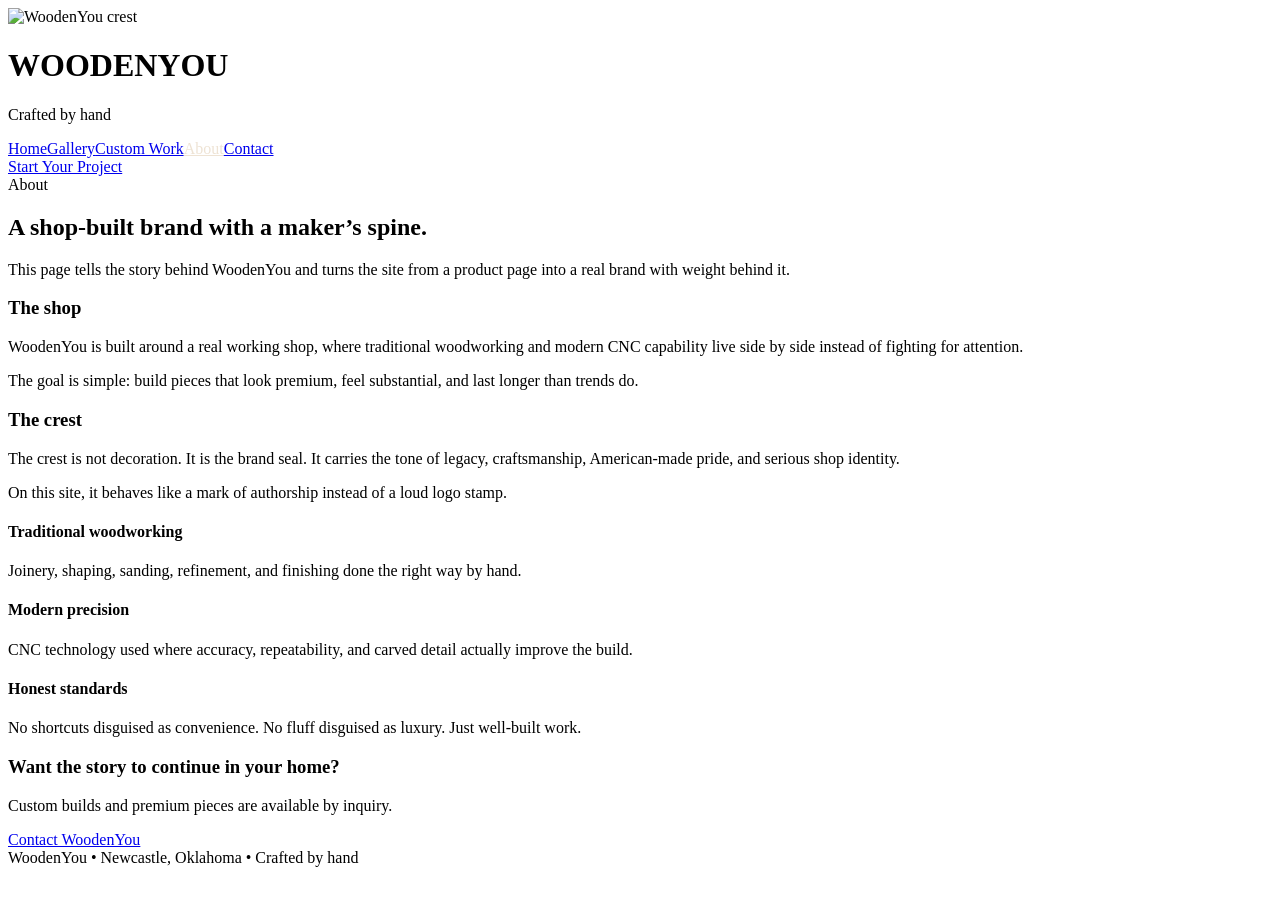
==== about.html @ c20a9154 "Import live WoodenYou site: about page" ====
<!doctype html>
<html lang="en">
<head>
<meta charset="utf-8" />
<meta name="viewport" content="width=device-width, initial-scale=1" />
<title>WoodenYou | About</title>
<meta name="description" content="WoodenYou custom woodworking from Newcastle, Oklahoma." />
<link rel="stylesheet" href="assets/styles.css" />
</head>
<body>
<header>
  <div class="container nav">
    <div class="brand">
      <div class="brand-badge"><img src="assets/crest.jpeg" alt="WoodenYou crest" /></div>
      <div><h1>WOODENYOU</h1><p>Crafted by hand</p></div>
    </div>
    <nav><a href="index.html">Home</a><a href="gallery.html">Gallery</a><a href="custom.html">Custom Work</a><a href="about.html" style="color:#eee3d4">About</a><a href="contact.html">Contact</a></nav>
    <a class="btn" href="contact.html">Start Your Project</a>
  </div>
</header>
<main class="container">
<section class="page-hero"><div class="eyebrow">About</div><h2>A shop-built brand with a maker’s spine.</h2><p>This page tells the story behind WoodenYou and turns the site from a product page into a real brand with weight behind it.</p></section>
<section><div class="cards-2"><div class="card"><h3>The shop</h3><p>WoodenYou is built around a real working shop, where traditional woodworking and modern CNC capability live side by side instead of fighting for attention.</p><p>The goal is simple: build pieces that look premium, feel substantial, and last longer than trends do.</p></div><div class="card"><h3>The crest</h3><p>The crest is not decoration. It is the brand seal. It carries the tone of legacy, craftsmanship, American-made pride, and serious shop identity.</p><p>On this site, it behaves like a mark of authorship instead of a loud logo stamp.</p></div></div></section>
<section><div class="cards-3"><div class="card"><h4>Traditional woodworking</h4><p>Joinery, shaping, sanding, refinement, and finishing done the right way by hand.</p></div><div class="card"><h4>Modern precision</h4><p>CNC technology used where accuracy, repeatability, and carved detail actually improve the build.</p></div><div class="card"><h4>Honest standards</h4><p>No shortcuts disguised as convenience. No fluff disguised as luxury. Just well-built work.</p></div></div></section>
<section><div class="final-cta"><div><h3>Want the story to continue in your home?</h3><p>Custom builds and premium pieces are available by inquiry.</p></div><div><a class="btn" href="contact.html">Contact WoodenYou</a></div></div></section>
</main>
<footer class="container">WoodenYou • Newcastle, Oklahoma • Crafted by hand</footer>
</body>
</html>
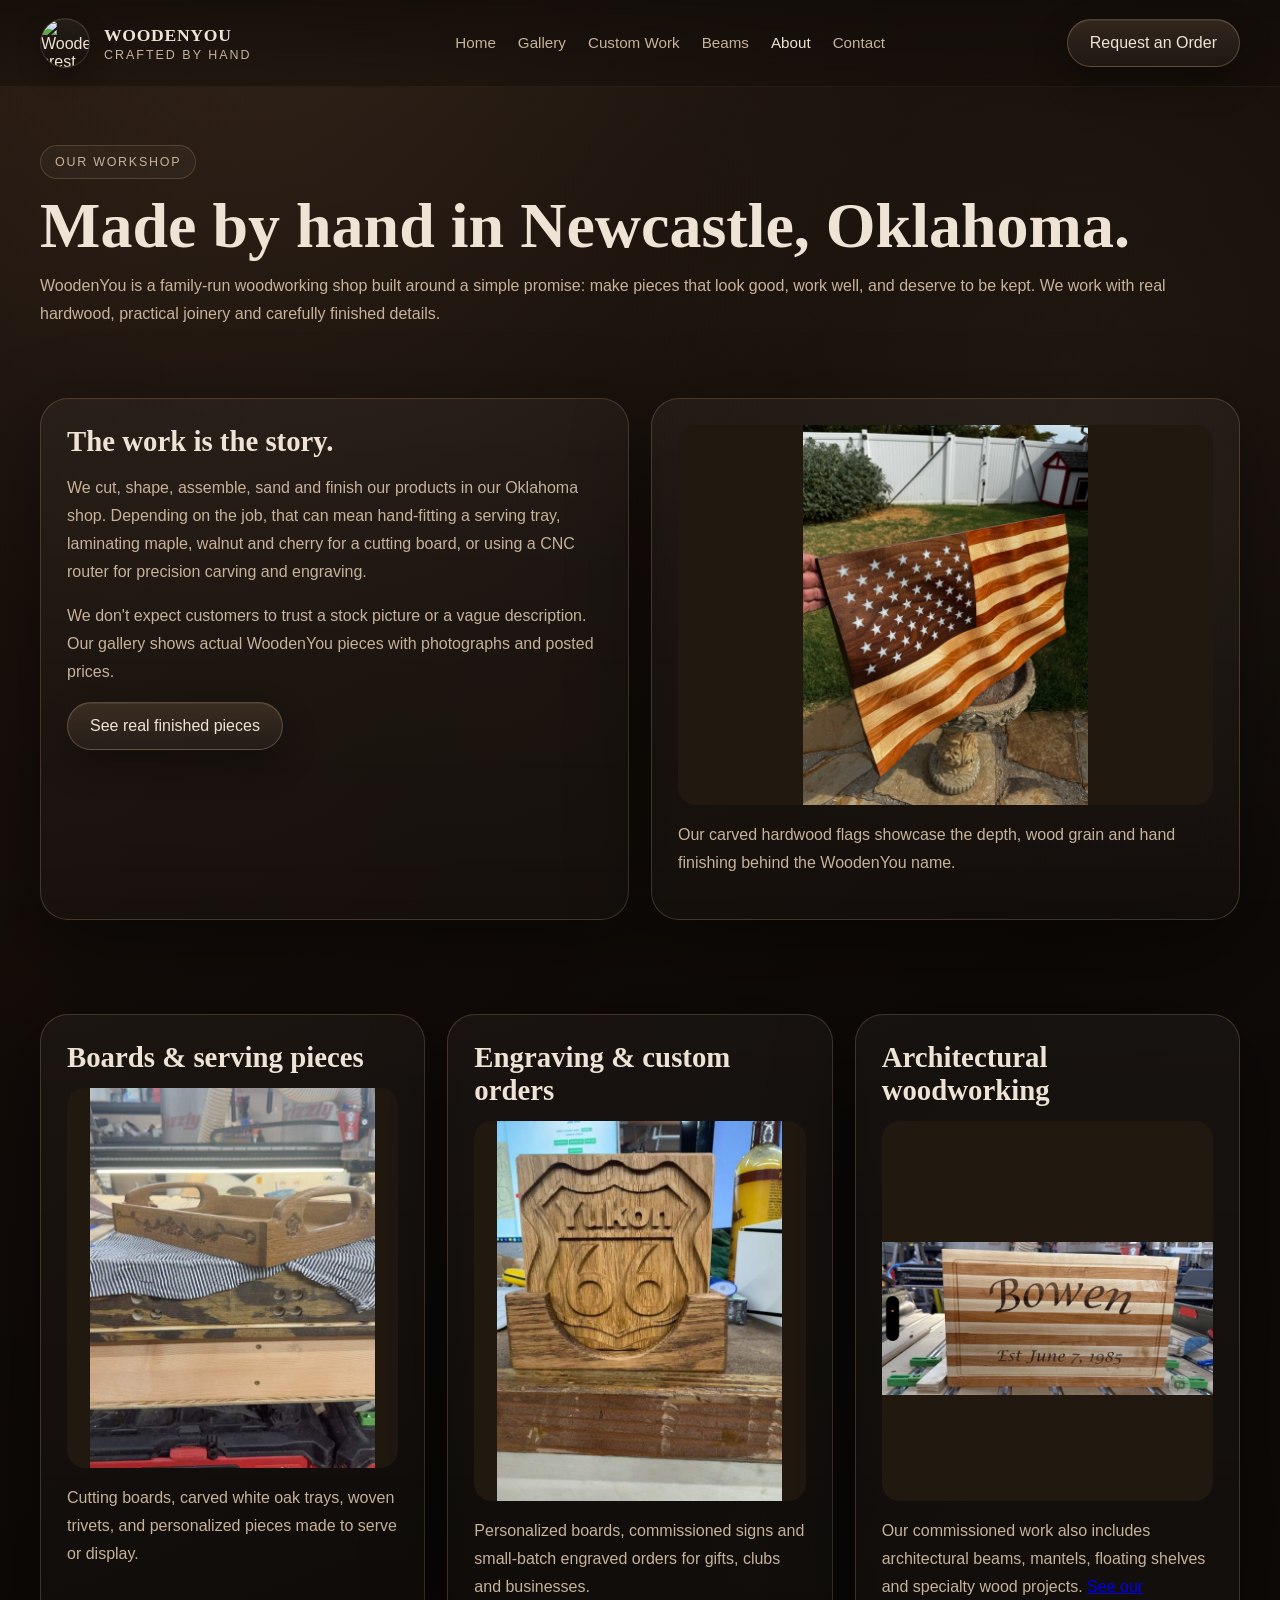
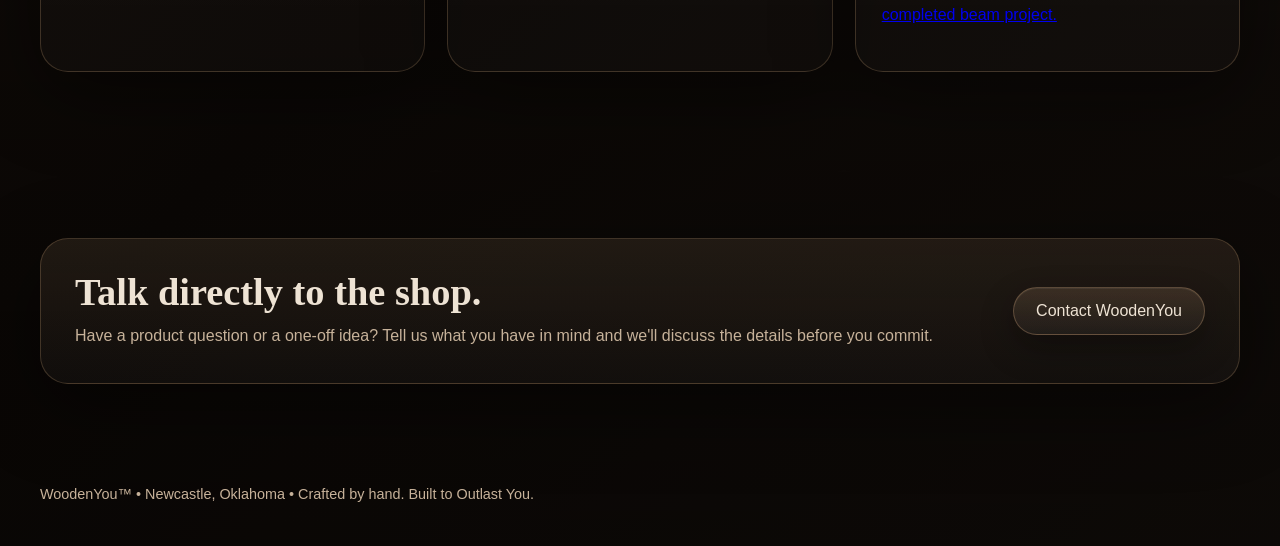
==== commit ce929e6b: "Replace placeholder and generic WoodenYou copy with real shop products and clear ordering" ====
--- a/about.html
+++ b/about.html
@@ -1,29 +1,9 @@
 <!doctype html>
 <html lang="en">
-<head>
-<meta charset="utf-8" />
-<meta name="viewport" content="width=device-width, initial-scale=1" />
-<title>WoodenYou | About</title>
-<meta name="description" content="WoodenYou custom woodworking from Newcastle, Oklahoma." />
-<link rel="stylesheet" href="assets/styles.css" />
-</head>
-<body>
-<header>
-  <div class="container nav">
-    <div class="brand">
-      <div class="brand-badge"><img src="assets/crest.jpeg" alt="WoodenYou crest" /></div>
-      <div><h1>WOODENYOU</h1><p>Crafted by hand</p></div>
-    </div>
-    <nav><a href="index.html">Home</a><a href="gallery.html">Gallery</a><a href="custom.html">Custom Work</a><a href="about.html" style="color:#eee3d4">About</a><a href="contact.html">Contact</a></nav>
-    <a class="btn" href="contact.html">Start Your Project</a>
-  </div>
-</header>
-<main class="container">
-<section class="page-hero"><div class="eyebrow">About</div><h2>A shop-built brand with a maker’s spine.</h2><p>This page tells the story behind WoodenYou and turns the site from a product page into a real brand with weight behind it.</p></section>
-<section><div class="cards-2"><div class="card"><h3>The shop</h3><p>WoodenYou is built around a real working shop, where traditional woodworking and modern CNC capability live side by side instead of fighting for attention.</p><p>The goal is simple: build pieces that look premium, feel substantial, and last longer than trends do.</p></div><div class="card"><h3>The crest</h3><p>The crest is not decoration. It is the brand seal. It carries the tone of legacy, craftsmanship, American-made pride, and serious shop identity.</p><p>On this site, it behaves like a mark of authorship instead of a loud logo stamp.</p></div></div></section>
-<section><div class="cards-3"><div class="card"><h4>Traditional woodworking</h4><p>Joinery, shaping, sanding, refinement, and finishing done the right way by hand.</p></div><div class="card"><h4>Modern precision</h4><p>CNC technology used where accuracy, repeatability, and carved detail actually improve the build.</p></div><div class="card"><h4>Honest standards</h4><p>No shortcuts disguised as convenience. No fluff disguised as luxury. Just well-built work.</p></div></div></section>
-<section><div class="final-cta"><div><h3>Want the story to continue in your home?</h3><p>Custom builds and premium pieces are available by inquiry.</p></div><div><a class="btn" href="contact.html">Contact WoodenYou</a></div></div></section>
-</main>
-<footer class="container">WoodenYou • Newcastle, Oklahoma • Crafted by hand</footer>
-</body>
-</html>+<head><meta charset="utf-8" /><meta name="viewport" content="width=device-width, initial-scale=1" />
+<title>About WoodenYou | The Newcastle, Oklahoma Woodshop</title><meta name="description" content="Meet WoodenYou, a family-run Oklahoma woodshop crafting solid-hardwood boards, serving pieces, signs, and custom architectural woodworking with traditional methods and CNC precision." />
+<link rel="stylesheet" href="assets/styles.css" /></head><body><header><div class="container nav"><div class="brand"><div class="brand-badge"><img src="assets/crest.jpeg" alt="WoodenYou crest" /></div><div><h1>WOODENYOU</h1><p>Crafted by hand</p></div></div><nav><a href="index.html">Home</a><a href="gallery.html">Gallery</a><a href="custom.html">Custom Work</a><a href="beams.html">Beams</a><a href="about.html" aria-current="page" style="color:#eee3d4">About</a><a href="contact.html">Contact</a></nav><a class="btn" href="contact.html#project-form">Request an Order</a></div></header>
+<main class="container"><section class="page-hero"><div class="eyebrow">Our workshop</div><h2>Made by hand in Newcastle, Oklahoma.</h2><p>WoodenYou is a family-run woodworking shop built around a simple promise: make pieces that look good, work well, and deserve to be kept. We work with real hardwood, practical joinery and carefully finished details.</p></section>
+<section><div class="cards-2"><div class="card"><h3>The work is the story.</h3><p>We cut, shape, assemble, sand and finish our products in our Oklahoma shop. Depending on the job, that can mean hand-fitting a serving tray, laminating maple, walnut and cherry for a cutting board, or using a CNC router for precision carving and engraving.</p><p>We don't expect customers to trust a stock picture or a vague description. Our gallery shows actual WoodenYou pieces with photographs and posted prices.</p><a class="btn" href="gallery.html">See real finished pieces</a></div><div class="card"><img class="product-photo" style="border-radius:18px;object-fit:contain;background:#211810" src="assets/products/legacy-wavy-flag-finished-outdoor.jpg" loading="lazy" alt="Actual WoodenYou sculpted hardwood American flag photographed outdoors" /><p>Our carved hardwood flags showcase the depth, wood grain and hand finishing behind the WoodenYou name.</p></div></div></section>
+<section><div class="cards-3"><div class="card"><h3>Boards &amp; serving pieces</h3><img class="product-photo" style="border-radius:18px;object-fit:contain;background:#211810" src="assets/products/white-oak-tray.jpg" loading="lazy" alt="White oak tray made by WoodenYou" /><p>Cutting boards, carved white oak trays, woven trivets, and personalized pieces made to serve or display.</p></div><div class="card"><h3>Engraving &amp; custom orders</h3><img class="product-photo" style="border-radius:18px;object-fit:contain;background:#211810" src="assets/products/yukon-66-coasters.jpg" loading="lazy" alt="Real WoodenYou Yukon Route 66 coasters" /><p>Personalized boards, commissioned signs and small-batch engraved orders for gifts, clubs and businesses.</p></div><div class="card"><h3>Architectural woodworking</h3><img class="product-photo" style="border-radius:18px;object-fit:contain;background:#211810" src="assets/products/bowen-family-board-actual-workshop.jpg" loading="lazy" alt="Actual WoodenYou personalized hardwood board" /><p>Our commissioned work also includes architectural beams, mantels, floating shelves and specialty wood projects. <a href="beams.html">See our completed beam project.</a></p></div></div></section>
+<section><div class="final-cta"><div><h3>Talk directly to the shop.</h3><p>Have a product question or a one-off idea? Tell us what you have in mind and we'll discuss the details before you commit.</p></div><div><a class="btn" href="contact.html#project-form">Contact WoodenYou</a></div></div></section></main><footer class="container">WoodenYou™ • Newcastle, Oklahoma • Crafted by hand. Built to Outlast You.</footer></body></html>
--- a/assets/styles.css
+++ b/assets/styles.css
@@ -0,0 +1,104 @@
+:root {--bg:#120d09;--bg2:#1a120d;--walnut:#2a1b12;--walnut2:#3a2518;--bronze:#9c7651;--bronze-soft:#c29a72;--cream:#eee3d4;--muted:#c7b29a;--line:rgba(194,154,114,.26);--shadow:0 22px 80px rgba(0,0,0,.45);--radius:28px}*{box-sizing:border-box}html,body{margin:0;padding:0;background:radial-gradient(circle at 20% 0%,rgba(194,154,114,.10),transparent 28%),radial-gradient(circle at 85% 20%,rgba(194,154,114,.07),transparent 24%),linear-gradient(180deg,rgba(0,0,0,.10),rgba(0,0,0,.55)),linear-gradient(135deg,#24170f,#130d09 58%,#1b140f);color:var(--cream);font-family:Inter,Arial,Helvetica,sans-serif;scroll-behavior:smooth}body::before{content:"";position:fixed;inset:0;pointer-events:none;opacity:.22;background:repeating-linear-gradient(90deg,rgba(255,255,255,.018) 0 2px,transparent 2px 16px);mix-blend-mode:screen}img{max-width:100%;display:block}.container{width:min(1200px,calc(100% - 40px));margin:0 auto}header{position:sticky;top:0;z-index:50;backdrop-filter:blur(10px);background:linear-gradient(180deg,rgba(18,13,9,.85),rgba(18,13,9,.45));border-bottom:1px solid rgba(194,154,114,.10)}.nav{display:flex;align-items:center;justify-content:space-between;gap:24px;padding:18px 0}.brand{display:flex;align-items:center;gap:14px}.brand-badge{width:50px;height:50px;border-radius:50%;overflow:hidden;border:1px solid rgba(194,154,114,.24);box-shadow:inset 0 1px 0 rgba(255,255,255,.06),0 10px 24px rgba(0,0,0,.28);background:linear-gradient(180deg,rgba(255,255,255,.05),rgba(0,0,0,.20))}.brand-badge img{width:100%;height:100%;object-fit:cover}.brand h1{margin:0;font-family:Georgia,"Times New Roman",serif;font-weight:700;letter-spacing:.04em;font-size:1.1rem}.brand p{margin:2px 0 0;color:var(--muted);font-size:.78rem;letter-spacing:.16em;text-transform:uppercase}nav a{color:var(--muted);text-decoration:none;margin-left:22px;font-size:.95rem}.btn{display:inline-flex;align-items:center;justify-content:center;gap:10px;text-decoration:none;padding:14px 22px;border-radius:999px;color:var(--cream);border:1px solid rgba(194,154,114,.34);background:linear-gradient(180deg,rgba(194,154,114,.18),rgba(255,255,255,.04));box-shadow:inset 0 1px 0 rgba(255,255,255,.06),0 14px 34px rgba(0,0,0,.30);cursor:pointer}.btn.secondary{background:rgba(255,255,255,.03)}main section{padding:26px 0 68px}.hero{padding:54px 0 48px}.hero-grid{display:grid;grid-template-columns:1.06fr .94fr;gap:34px;align-items:center}.eyebrow{display:inline-block;padding:9px 14px;border-radius:999px;border:1px solid var(--line);color:var(--muted);background:rgba(255,255,255,.03);text-transform:uppercase;letter-spacing:.14em;font-size:.78rem}.hero h2,.page-hero h2,.section-head h3,.text-card h3,.final-cta h3,.card h3,.card h4{font-family:Georgia,"Times New Roman",serif}.hero h2{font-size:clamp(2.8rem,5.4vw,5.4rem);line-height:.95;margin:18px 0 14px;letter-spacing:-.02em;max-width:10ch}.hero p,.page-hero p,.copy p,.text-card p,.section-head p,.card p,.contact-list li,.upload-steps li,.locked-block p{color:var(--muted);line-height:1.75}.cta-row{display:flex;flex-wrap:wrap;gap:14px;margin-top:24px}.meta{display:flex;flex-wrap:wrap;gap:28px;margin-top:34px}.meta-card{border-left:1px solid var(--line);padding-left:18px}.meta-card strong{display:block;margin-bottom:6px}.crest-panel,.card,.product,.shop-card,.text-card,.final-cta,.contact-box{border-radius:var(--radius);border:1px solid var(--line);background:linear-gradient(180deg,rgba(255,255,255,.04),rgba(255,255,255,.02));box-shadow:var(--shadow)}.crest-panel{position:relative;min-height:650px;overflow:hidden;background:radial-gradient(circle at 50% 20%,rgba(194,154,114,.12),transparent 25%),linear-gradient(180deg,rgba(255,255,255,.04),rgba(0,0,0,.22)),linear-gradient(135deg,#322016,#1a120d 65%,#0e0907)}.crest-bg{position:absolute;inset:6% 10% 18% 10%;display:grid;place-items:center}.crest-bg img{max-width:100%;max-height:320px;object-fit:cover;opacity:.85;transition:opacity 1.2s ease}.floating-cards{position:absolute;left:24px;right:24px;bottom:-20px;display:grid;grid-template-columns:repeat(3,1fr);gap:14px;z-index:2}.float-card{border:none;border-radius:18px;padding:16px;background:transparent}.float-card h4{margin:0 0 8px;font-family:Georgia,"Times New Roman",serif;font-size:1rem}.float-card p{margin:0;color:var(--muted);font-size:.88rem;line-height:1.5}.section-head{display:flex;justify-content:space-between;align-items:end;gap:20px;margin-bottom:22px}.section-head h3{margin:0;font-size:clamp(2rem,3vw,3rem);line-height:1}.section-head p{max-width:52ch;margin:0}.products,.cards-3{display:grid;grid-template-columns:repeat(3,1fr);gap:22px}.cards-2{display:grid;grid-template-columns:repeat(2,1fr);gap:22px}.product{overflow:hidden}.thumb{height:360px;position:relative;overflow:hidden}.thumb.shelf{background-image:url('/assets/mantel-installed.jpg');background-size:cover;background-position:center;background-repeat:no-repeat}.thumb.cnc{background-image:url('/assets/Wooden%20You%20Legacy%20Series%20Group%20Shot.png');background-size:contain;background-position:center;background-repeat:no-repeat;background-color:rgba(0,0,0,.35);height:520px}.thumb.flag{background-image:url('/assets/custom-commission.jpg');background-size:cover;background-position:center;background-repeat:no-repeat}.thumb.shelf::before,.thumb.shelf::after,.thumb.cnc::before,.thumb.cnc::after,.thumb.flag::before,.thumb.flag::after{display:none;content:none}.thumb.waves::after{content:"";position:absolute;inset:22% 14%;border-radius:18px;background:repeating-linear-gradient(180deg,rgba(236,226,212,.10) 0 10px,transparent 10px 24px),linear-gradient(180deg,rgba(95,55,35,.95),rgba(50,28,18,.95));transform:skewY(-4deg)}.thumb.doors::after{content:"";position:absolute;inset:18% 18%;border:2px solid rgba(236,226,212,.35);box-shadow:inset 0 0 0 18px rgba(0,0,0,.14),inset 0 0 0 42px rgba(236,226,212,.04)}.thumb.custom::after{content:"";position:absolute;left:22%;right:22%;top:25%;bottom:25%;border-radius:50% 50% 44% 44%;border:2px solid rgba(236,226,212,.30)}.copy{padding:18px 18px 22px}.kicker{color:#dcc3a3;text-transform:uppercase;letter-spacing:.14em;font-size:.78rem}.copy h4{margin:8px 0 10px;font-family:Georgia,"Times New Roman",serif;font-size:1.28rem}.story-grid{display:grid;grid-template-columns:.95fr 1.05fr;gap:28px;align-items:stretch}.shop-card,.text-card{overflow:hidden}.shop-image{height:100%;min-height:360px;position:relative;background-image:url('/assets/The Iron Regent.png');background-size:cover;background-position:center;background-repeat:no-repeat}.text-card{padding:30px}.text-card h3{margin:0 0 16px;font-size:clamp(2rem,3.2vw,3rem);line-height:1.02}.locked-block{margin-top:18px;padding:20px;border-radius:22px;border:1px solid var(--line);background:rgba(255,255,255,.03)}.locked-block strong{display:block;margin-bottom:10px;color:var(--cream);font-size:1.18rem;font-family:Georgia,"Times New Roman",serif}.crest-story{display:grid;grid-template-columns:repeat(3,1fr);gap:16px;margin-top:18px}.pill{border:1px solid var(--line);border-radius:20px;padding:18px;background:rgba(255,255,255,.03)}.pill strong{display:block;margin-bottom:6px;font-family:Georgia,"Times New Roman",serif}.card{padding:26px}.card h3{margin:0 0 14px;font-size:1.8rem}.card h4{margin:0 0 10px;font-size:1.25rem}.page-hero{padding:58px 0 28px}.page-hero h2{margin:16px 0 10px;font-size:clamp(2.5rem,5vw,4.6rem);line-height:.96}.final-cta{margin:72px 0 34px;padding:34px;display:flex;justify-content:space-between;align-items:center;gap:22px;background:linear-gradient(180deg,rgba(194,154,114,.12),rgba(255,255,255,.03))}.final-cta h3{margin:0;font-size:clamp(2rem,3vw,3rem);line-height:1}.final-cta p{margin:10px 0 0;color:var(--muted);line-height:1.7}.contact-box{padding:28px}.contact-list{list-style:none;padding:0;margin:0}.contact-list li{margin-bottom:12px}.upload-steps li{margin-bottom:10px}.project-form{margin-top:24px}.form-grid{display:grid;grid-template-columns:repeat(2,minmax(0,1fr));gap:18px}.project-form label{display:flex;flex-direction:column;gap:8px;color:var(--cream);font-weight:600}.project-form input,.project-form select,.project-form textarea{width:100%;padding:13px 14px;border-radius:14px;border:1px solid var(--line);background:rgba(255,255,255,.04);color:var(--cream);font:inherit;outline:none}.project-form input::placeholder,.project-form textarea::placeholder{color:#a99580}.project-form select option{color:#1b140f;background:#eee3d4}.project-form textarea{resize:vertical;margin-top:2px}.project-form input:focus,.project-form select:focus,.project-form textarea:focus{border-color:var(--bronze-soft);box-shadow:0 0 0 3px rgba(194,154,114,.12)}.form-submit{margin-top:20px;border:none}#project-form{scroll-margin-top:120px}footer{padding:0 0 44px;color:var(--muted);font-size:.9rem}body{background:url('/assets/wood-bg.jpg');background-size:cover;background-position:center;background-attachment:fixed}body::before{content:"";position:fixed;inset:0;pointer-events:none;background:linear-gradient(rgba(18,14,10,.05),rgba(18,14,10,.08));z-index:0}.site-shell,main,header,.hero,section{position:relative;z-index:1}.crest-panel{background:linear-gradient(180deg,rgba(30,21,16,.54),rgba(22,16,12,.62));border:1px solid rgba(255,255,255,.08);box-shadow:0 18px 42px rgba(0,0,0,.30),inset 0 1px 0 rgba(255,255,255,.05);backdrop-filter:blur(6px)}.crest-panel img{display:block;width:100%;height:auto;filter:brightness(1.22) contrast(1.18) saturate(.96) sepia(.10) drop-shadow(0 10px 18px rgba(0,0,0,.18));box-shadow:0 10px 26px rgba(0,0,0,.18);border-radius:2px}.hero img{filter:none!important}.pill,.crest-story,.floating-cards,.float-card{display:none!important}.footer-brand{text-align:center;padding:40px 20px}.footer-brand img{width:110px;opacity:.75;display:block;margin:0 auto 18px}.footer-brand p{margin:0;line-height:1.6}@media(max-width:980px){.hero-grid,.products,.cards-2,.cards-3,.story-grid,.floating-cards,.form-grid{grid-template-columns:1fr}.nav{flex-direction:column;align-items:stretch}nav{display:flex;flex-wrap:wrap;gap:12px;justify-content:center}nav a{margin-left:0}.crest-panel{min-height:620px}.section-head,.final-cta{display:block}.section-head p,.final-cta>*+*{margin-top:16px}}@media(max-width:768px){.crest-panel{min-height:auto;padding:20px 20px 24px}.thumb.cnc{height:360px;background-size:contain}}
+/* Current shop pieces */
+.product-intro p{max-width:52ch}.current-products{padding-top:10px}.featured-products{display:grid;grid-template-columns:repeat(2,minmax(0,1fr));gap:24px}.featured-product{display:flex;flex-direction:column}.product-photo{width:100%;height:380px;object-fit:cover;object-position:center 53%}.featured-product .copy{padding:26px;display:flex;flex-direction:column;align-items:flex-start;flex:1}.featured-product h3{font:normal 2rem/1.1 Georgia,"Times New Roman",serif;margin:10px 0 12px}.featured-product .copy>p:first-of-type{margin:0 0 18px}.product-price{font:normal 2rem/1.1 Georgia,"Times New Roman",serif;color:var(--cream);margin:0}.product-price span{font:normal .9rem/1.4 Inter,Arial,sans-serif;color:var(--muted)}.product-note{color:var(--muted);margin:8px 0 20px}.featured-product .btn{margin-top:auto}.detail-photo{margin:24px 0 0;max-width:420px}.detail-photo img{width:100%;height:300px;object-fit:cover;object-position:center 42%;border-radius:18px;border:1px solid var(--line)}.detail-photo figcaption{color:var(--muted);font-size:.9rem;line-height:1.5;margin-top:10px}.home-products .section-head p{max-width:42ch}
+@media(max-width:760px){.featured-products{grid-template-columns:1fr}.product-photo{height:320px}.featured-product h3{font-size:1.75rem}}
+
+
+/* Mobile storefront: compact product cards, no stretched or cropped product photos.
+   Desktop product styling is intentionally unchanged. */
+@media (max-width:760px) {
+  .home-products .featured-products,
+  .current-products .featured-products {
+    display:grid;
+    grid-template-columns:minmax(0,1fr);
+    gap:16px;
+  }
+  .home-products .featured-products > .featured-product,
+  .current-products .featured-products > .featured-product {
+    display:grid;
+    grid-template-columns:minmax(0,43%) minmax(0,57%);
+    align-items:stretch;
+    overflow:hidden;
+    border-radius:20px;
+  }
+  .home-products .featured-products > .featured-product > .product-photo,
+  .current-products .featured-products > .featured-product > .product-photo {
+    display:block;
+    width:100%;
+    height:100%;
+    min-height:215px;
+    max-height:310px;
+    object-fit:contain;
+    object-position:center;
+    background:#211810;
+  }
+  .home-products .featured-products > .featured-product > .copy,
+  .current-products .featured-products > .featured-product > .copy {
+    padding:15px 14px 16px;
+    min-width:0;
+    justify-content:center;
+  }
+  .home-products .featured-product h3,
+  .current-products .featured-products .featured-product h3 {
+    font-size:clamp(1.03rem,4.3vw,1.36rem);
+    line-height:1.15;
+    margin:7px 0 9px;
+  }
+  .home-products .featured-product .kicker,
+  .current-products .featured-products .featured-product .kicker {
+    font-size:.63rem;
+    letter-spacing:.07em;
+    line-height:1.35;
+  }
+  .home-products .featured-product .copy > p:first-of-type,
+  .current-products .featured-products .featured-product .copy > p:first-of-type {
+    display:-webkit-box;
+    -webkit-box-orient:vertical;
+    -webkit-line-clamp:3;
+    line-clamp:3;
+    overflow:hidden;
+    font-size:.82rem;
+    line-height:1.43;
+    margin:0 0 8px;
+  }
+  .current-products .featured-products .featured-product .product-price {
+    font-size:1.45rem;
+    line-height:1.1;
+    margin:4px 0 8px;
+  }
+  .current-products .featured-products .featured-product .product-price span {
+    font-size:.74rem;
+  }
+  .current-products .featured-products .featured-product .product-note {
+    font-size:.75rem;
+    line-height:1.35;
+    margin:3px 0 8px;
+  }
+  .home-products .featured-product .btn,
+  .current-products .featured-products .featured-product .btn {
+    max-width:100%;
+    padding:9px 10px;
+    border-radius:12px;
+    font-size:.78rem;
+    text-align:center;
+    line-height:1.35;
+    margin-top:auto;
+    white-space:normal;
+  }
+  /* Detail views for the white oak tray retain their full two-photo row. */
+  .current-products .featured-products > .featured-product > div[style*="display:flex"] {
+    grid-column:1/-1;
+  }
+  .current-products > .featured-product > .product-photo {
+    height:auto;
+    max-height:65vh;
+    object-fit:contain;
+    background:#211810;
+  }
+  .current-products .detail-photo img {
+    height:auto;
+    max-height:340px;
+    object-fit:contain;
+    background:#211810;
+  }
+}
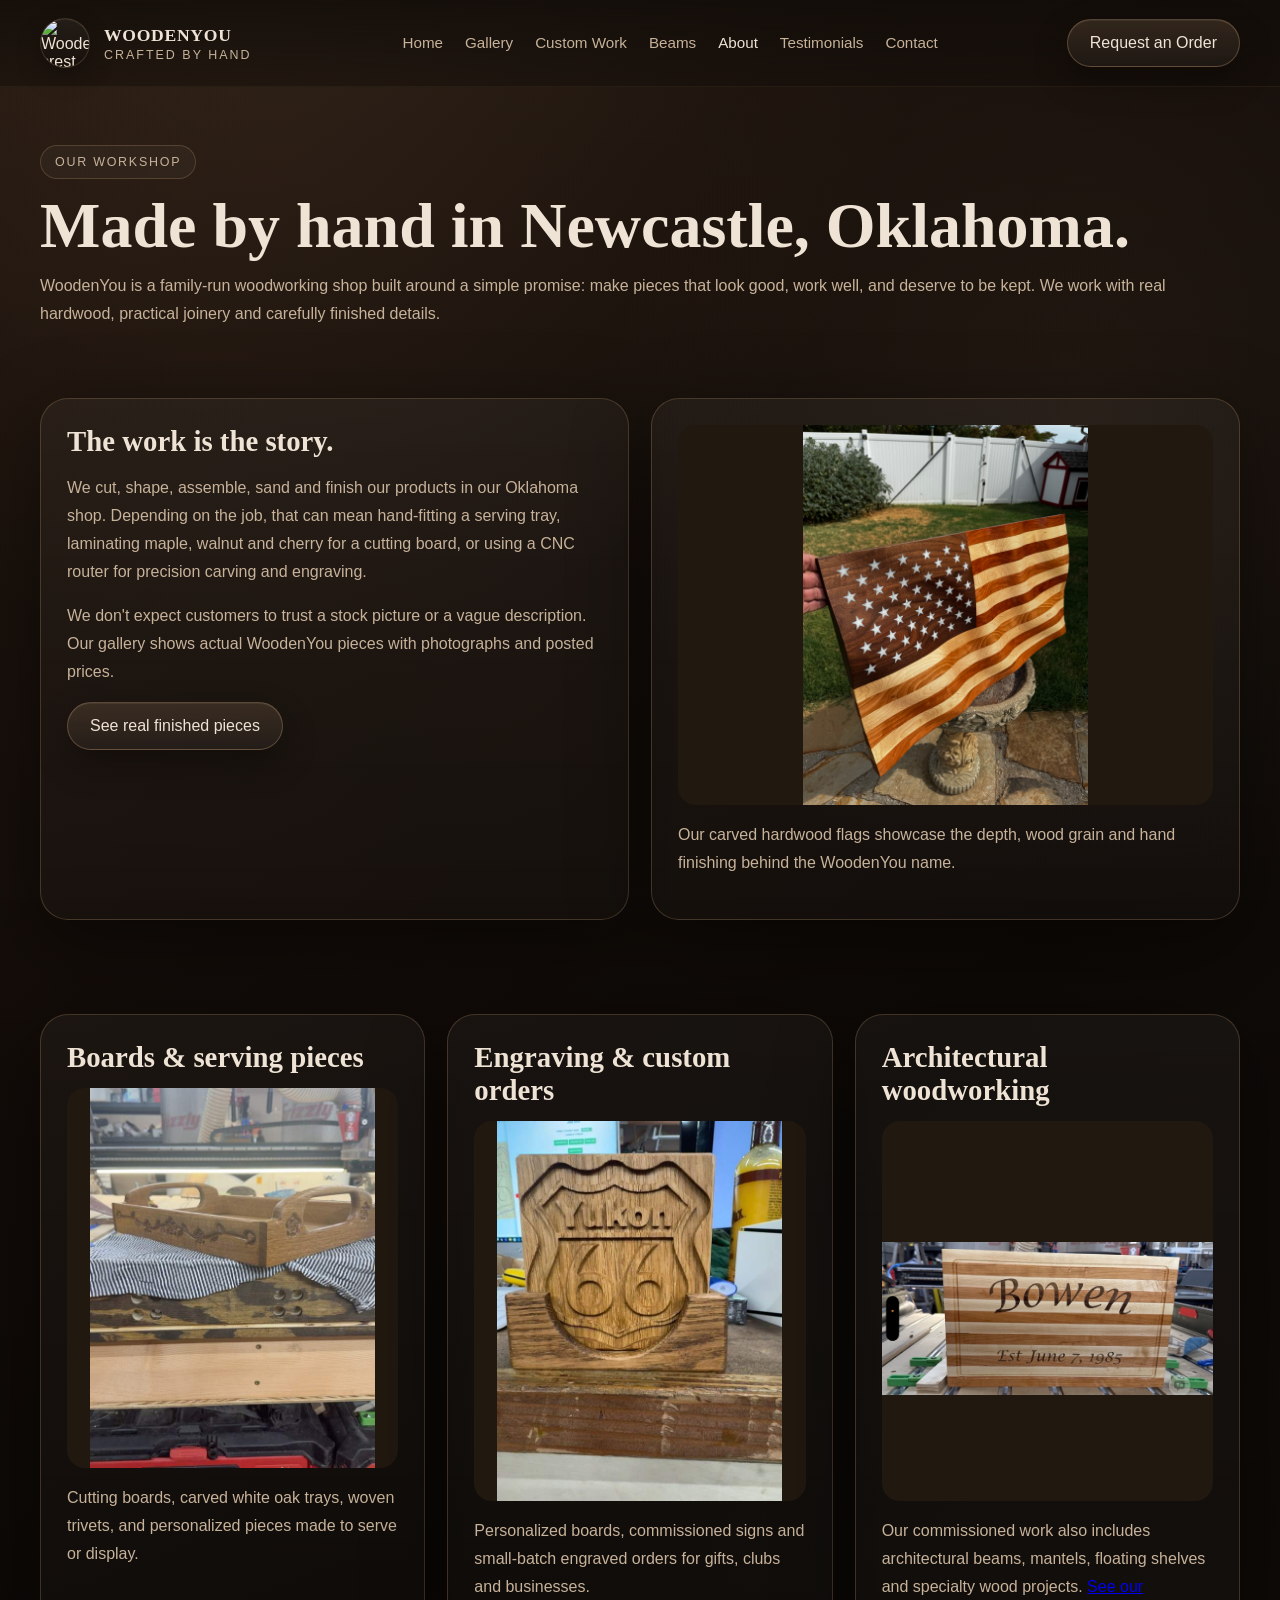
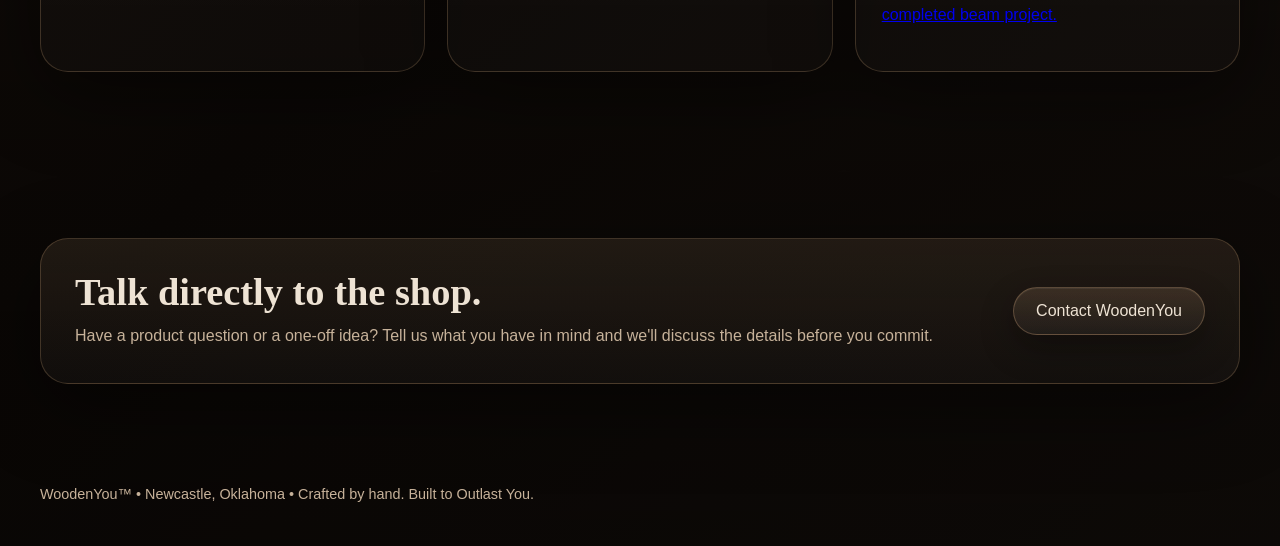
==== commit 92769718: "Add Testimonials link to about.html nav" ====
--- a/about.html
+++ b/about.html
@@ -2,8 +2,8 @@
 <html lang="en">
 <head><meta charset="utf-8" /><meta name="viewport" content="width=device-width, initial-scale=1" />
 <title>About WoodenYou | The Newcastle, Oklahoma Woodshop</title><meta name="description" content="Meet WoodenYou, a family-run Oklahoma woodshop crafting solid-hardwood boards, serving pieces, signs, and custom architectural woodworking with traditional methods and CNC precision." />
-<link rel="stylesheet" href="assets/styles.css" /></head><body><header><div class="container nav"><div class="brand"><div class="brand-badge"><img src="assets/crest.jpeg" alt="WoodenYou crest" /></div><div><h1>WOODENYOU</h1><p>Crafted by hand</p></div></div><nav><a href="index.html">Home</a><a href="gallery.html">Gallery</a><a href="custom.html">Custom Work</a><a href="beams.html">Beams</a><a href="about.html" aria-current="page" style="color:#eee3d4">About</a><a href="contact.html">Contact</a></nav><a class="btn" href="contact.html#project-form">Request an Order</a></div></header>
+<link rel="stylesheet" href="assets/styles.css" /></head><body><header><div class="container nav"><div class="brand"><div class="brand-badge"><img src="assets/crest.jpeg" alt="WoodenYou crest" /></div><div><h1>WOODENYOU</h1><p>Crafted by hand</p></div></div><nav><a href="index.html">Home</a><a href="gallery.html">Gallery</a><a href="custom.html">Custom Work</a><a href="beams.html">Beams</a><a href="about.html" aria-current="page" style="color:#eee3d4">About</a><a href="testimonials.html">Testimonials</a><a href="contact.html">Contact</a></nav><a class="btn" href="https://docs.google.com/forms/d/e/1FAIpQLSeKFMD8Wv_XsQjzaNrcRoK3pjtRhzxyGDE4QgwbvUDY-p5bzA/viewform">Request an Order</a></div></header>
 <main class="container"><section class="page-hero"><div class="eyebrow">Our workshop</div><h2>Made by hand in Newcastle, Oklahoma.</h2><p>WoodenYou is a family-run woodworking shop built around a simple promise: make pieces that look good, work well, and deserve to be kept. We work with real hardwood, practical joinery and carefully finished details.</p></section>
 <section><div class="cards-2"><div class="card"><h3>The work is the story.</h3><p>We cut, shape, assemble, sand and finish our products in our Oklahoma shop. Depending on the job, that can mean hand-fitting a serving tray, laminating maple, walnut and cherry for a cutting board, or using a CNC router for precision carving and engraving.</p><p>We don't expect customers to trust a stock picture or a vague description. Our gallery shows actual WoodenYou pieces with photographs and posted prices.</p><a class="btn" href="gallery.html">See real finished pieces</a></div><div class="card"><img class="product-photo" style="border-radius:18px;object-fit:contain;background:#211810" src="assets/products/legacy-wavy-flag-finished-outdoor.jpg" loading="lazy" alt="Actual WoodenYou sculpted hardwood American flag photographed outdoors" /><p>Our carved hardwood flags showcase the depth, wood grain and hand finishing behind the WoodenYou name.</p></div></div></section>
 <section><div class="cards-3"><div class="card"><h3>Boards &amp; serving pieces</h3><img class="product-photo" style="border-radius:18px;object-fit:contain;background:#211810" src="assets/products/white-oak-tray.jpg" loading="lazy" alt="White oak tray made by WoodenYou" /><p>Cutting boards, carved white oak trays, woven trivets, and personalized pieces made to serve or display.</p></div><div class="card"><h3>Engraving &amp; custom orders</h3><img class="product-photo" style="border-radius:18px;object-fit:contain;background:#211810" src="assets/products/yukon-66-coasters.jpg" loading="lazy" alt="Real WoodenYou Yukon Route 66 coasters" /><p>Personalized boards, commissioned signs and small-batch engraved orders for gifts, clubs and businesses.</p></div><div class="card"><h3>Architectural woodworking</h3><img class="product-photo" style="border-radius:18px;object-fit:contain;background:#211810" src="assets/products/bowen-family-board-actual-workshop.jpg" loading="lazy" alt="Actual WoodenYou personalized hardwood board" /><p>Our commissioned work also includes architectural beams, mantels, floating shelves and specialty wood projects. <a href="beams.html">See our completed beam project.</a></p></div></div></section>
-<section><div class="final-cta"><div><h3>Talk directly to the shop.</h3><p>Have a product question or a one-off idea? Tell us what you have in mind and we'll discuss the details before you commit.</p></div><div><a class="btn" href="contact.html#project-form">Contact WoodenYou</a></div></div></section></main><footer class="container">WoodenYou™ • Newcastle, Oklahoma • Crafted by hand. Built to Outlast You.</footer></body></html>+<section><div class="final-cta"><div><h3>Talk directly to the shop.</h3><p>Have a product question or a one-off idea? Tell us what you have in mind and we'll discuss the details before you commit.</p></div><div><a class="btn" href="https://docs.google.com/forms/d/e/1FAIpQLSeKFMD8Wv_XsQjzaNrcRoK3pjtRhzxyGDE4QgwbvUDY-p5bzA/viewform">Contact WoodenYou</a></div></div></section></main><footer class="container">WoodenYou™ • Newcastle, Oklahoma • Crafted by hand. Built to Outlast You.</footer></body></html>
